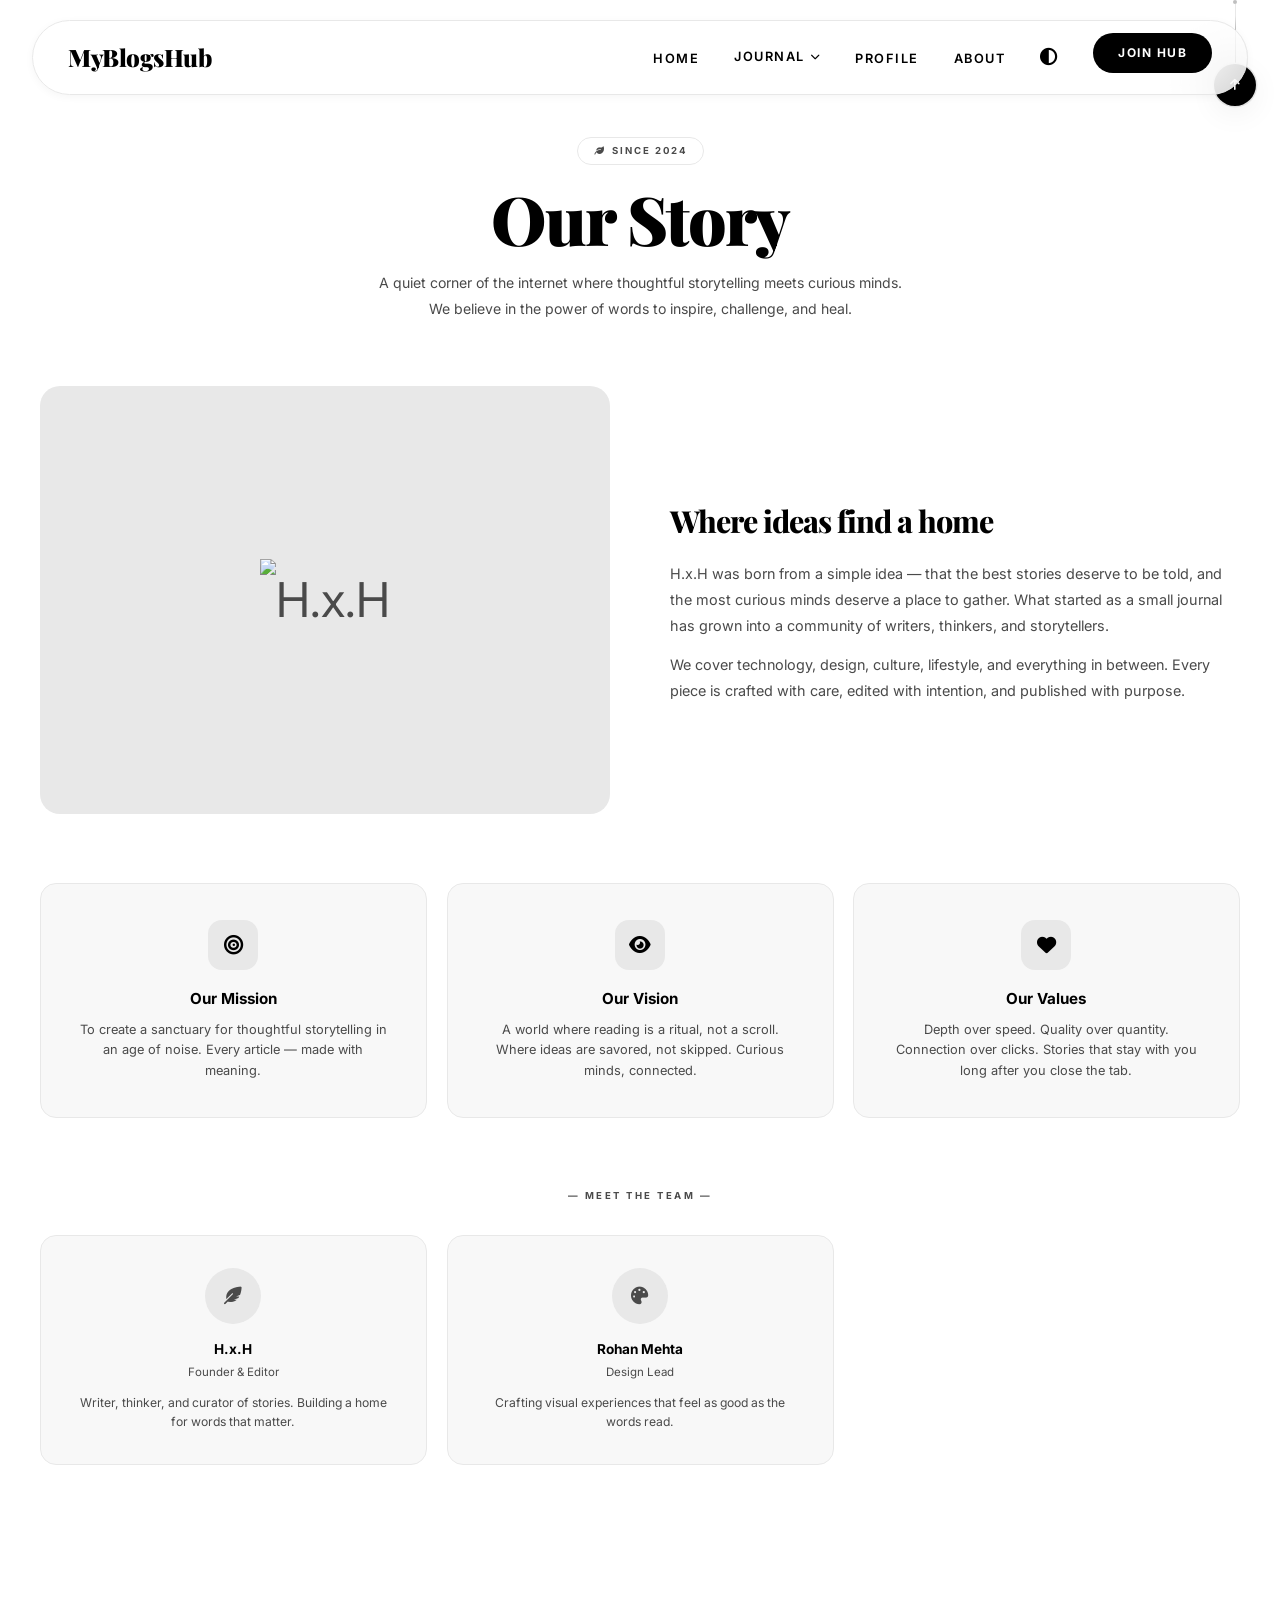
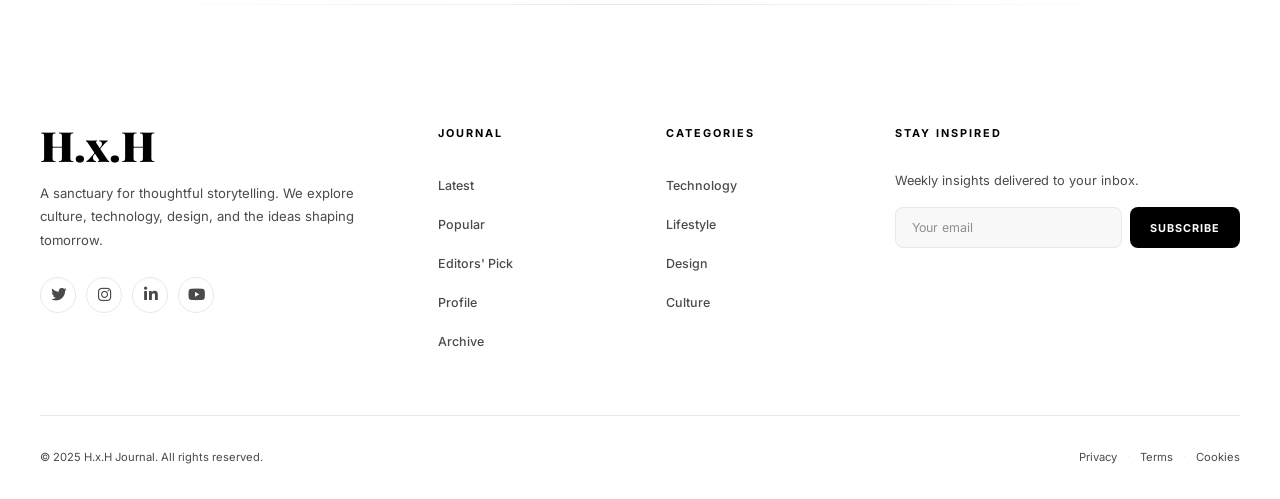
==== about.html @ dd40be82 "rider: removed drag-to-scroll, restored simple click-to-top button" ====
<!DOCTYPE html>
<html lang="en">
<head>
  <meta charset="UTF-8">
  <meta name="viewport" content="width=device-width, initial-scale=1.0">
  <title>About – H.x.H</title>
  <link rel="stylesheet" href="https://cdnjs.cloudflare.com/ajax/libs/font-awesome/6.0.0-beta3/css/all.min.css">
  <link rel="stylesheet" href="css/style.css?v=16">
  <script src="https://cdn.tailwindcss.com"></script>
  <style>
    main { position:relative; padding-top:clamp(110px,15vh,150px); padding-bottom:100px; overflow:hidden; z-index:1; }

    .about-hero { text-align:center; max-width:720px; margin:0 auto clamp(50px,5vw,70px); }
    .about-hero .badge {
      display:inline-flex; align-items:center; gap:6px;
      padding:5px 16px; border-radius:100px; border:1px solid var(--border-color);
      font-size:0.6rem; font-weight:700; text-transform:uppercase; letter-spacing:2px;
      color:var(--sub-text); margin-bottom:18px;
      animation:fadeUp 0.5s cubic-bezier(0.19,1,0.22,1) both;
    }
    .about-hero h1 {
      font-family:'Playfair Display',serif; font-size:clamp(2.4rem,6vw,4.2rem); font-weight:900;
      letter-spacing:-2px; line-height:1.05; margin-bottom:16px;
      animation:fadeUp 0.6s 0.1s cubic-bezier(0.19,1,0.22,1) both;
    }
    .about-hero p {
      color:var(--sub-text); font-size:clamp(0.88rem,1.08vw,1rem); line-height:1.85;
      max-width:540px; margin:0 auto;
      animation:fadeUp 0.7s 0.2s cubic-bezier(0.19,1,0.22,1) both;
    }

    .about-grid { display:grid; grid-template-columns:1fr 1fr; gap:clamp(30px,5vw,60px); align-items:center; margin-bottom:70px; }
    .about-image {
      border-radius:20px; overflow:hidden; background:var(--border-color);
      aspect-ratio:4/3; display:flex; align-items:center; justify-content:center;
      font-size:3rem; color:var(--sub-text); position:relative;
      opacity:0; animation:fadeUp 0.7s 0.25s cubic-bezier(0.19,1,0.22,1) both;
    }
    .about-image i { opacity:0.15; font-size:5rem; }
    .about-text { opacity:0; animation:fadeUp 0.7s 0.35s cubic-bezier(0.19,1,0.22,1) both; }
    .about-text h2 {
      font-family:'Playfair Display',serif; font-size:clamp(1.4rem,2.5vw,1.9rem);
      font-weight:800; letter-spacing:-1px; margin-bottom:14px; color:var(--text-color);
    }
    .about-text p { color:var(--sub-text); font-size:0.9rem; line-height:1.8; margin-bottom:14px; }
    .about-text p:last-child { margin-bottom:0; }

    .mission-row {
      display:grid; grid-template-columns:repeat(3,1fr); gap:20px; margin-bottom:70px;
    }
    .mission-card {
      background:var(--card-bg); border:1px solid var(--border-color); border-radius:16px;
      padding:clamp(22px,3vw,36px); text-align:center;
      transition:all 0.4s cubic-bezier(0.19,1,0.22,1);
      opacity:0; transform:translateY(20px);
      animation:fadeUp 0.5s cubic-bezier(0.19,1,0.22,1) both;
    }
    .mission-card:nth-child(1){animation-delay:0.1s;}
    .mission-card:nth-child(2){animation-delay:0.2s;}
    .mission-card:nth-child(3){animation-delay:0.3s;}
    .mission-card:hover { transform:translateY(-4px); border-color:var(--text-color); box-shadow:0 14px 40px rgba(0,0,0,0.05); }
    .dark-theme .mission-card:hover { box-shadow:0 14px 40px rgba(0,0,0,0.2); }
    .mission-icon {
      width:50px;height:50px;border-radius:14px;background:var(--border-color);
      display:flex;align-items:center;justify-content:center;margin:0 auto 16px;
      font-size:1.2rem;transition:all 0.35s;
    }
    .mission-card:hover .mission-icon { background:var(--text-color); color:var(--bg-color); }
    .mission-card h3 { font-size:0.95rem; font-weight:700; margin-bottom:8px; color:var(--text-color); }
    .mission-card p { font-size:0.8rem; color:var(--sub-text); line-height:1.6; }

    .team-section { margin-bottom:0; }
    .team-section .section-label {
      text-align:center; font-size:0.6rem; font-weight:700; text-transform:uppercase;
      letter-spacing:2.5px; color:var(--sub-text); margin-bottom:30px;
      opacity:0; animation:fadeUp 0.5s 0.3s cubic-bezier(0.19,1,0.22,1) both;
    }
    .team-grid { display:grid; grid-template-columns:repeat(3,1fr); gap:20px; }
    .team-card {
      text-align:center; padding:clamp(20px,3vw,32px); border-radius:16px;
      background:var(--card-bg); border:1px solid var(--border-color);
      transition:all 0.4s cubic-bezier(0.19,1,0.22,1);
      opacity:0; transform:translateY(20px);
      animation:fadeUp 0.5s cubic-bezier(0.19,1,0.22,1) both;
    }
    .team-card:nth-child(1){animation-delay:0.1s;}
    .team-card:nth-child(2){animation-delay:0.2s;}
    .team-card:nth-child(3){animation-delay:0.3s;}
    .team-card:hover { transform:translateY(-3px); border-color:var(--text-color); }
    .team-avatar {
      width:56px;height:56px;border-radius:50%;background:var(--border-color);
      display:flex;align-items:center;justify-content:center;margin:0 auto 14px;
      font-size:1.1rem; color:var(--sub-text); transition:all 0.35s;
    }
    .team-card:hover .team-avatar { background:var(--text-color); color:var(--bg-color); }
    .team-card h4 { font-size:0.85rem; font-weight:700; margin-bottom:2px; color:var(--text-color); }
    .team-card .role { font-size:0.72rem; color:var(--sub-text); margin-bottom:10px; }
    .team-card .bio { font-size:0.76rem; color:var(--sub-text); line-height:1.6; }

    @media (max-width:860px) {
      .about-grid { grid-template-columns:1fr; }
      .about-image { aspect-ratio:16/7; }
      .team-grid { grid-template-columns:1fr 1fr; }
    }
    @media (max-width:768px) {
      main { padding-top:clamp(105px,13vh,130px); padding-bottom:70px; }
      .mission-row { grid-template-columns:1fr 1fr; gap:14px; }
      .team-grid { grid-template-columns:1fr; max-width:380px; margin:0 auto; }
    }
    @media (max-width:420px) {
      .mission-row { grid-template-columns:1fr; }
      .about-image { aspect-ratio:16/9; }
    }
  </style>
</head>
<body class="light-theme">
  <header id="mainHeader">
    <div class="nav-wrap" id="navWrap">
      <a href="index.html" class="logo">MyBlogsHub</a>
      <nav>
        <ul class="nav-links" id="navLinks">
          <li><a href="index.html">Home</a></li>
          <li class="dropdown-parent">
            <span class="dropdown-toggle">Journal <i class="fas fa-chevron-down"></i></span>
            <ul class="dropdown-menu">
              <li><a href="blogs.html?category=all" class="all-cat">All Categories</a></li>
              <li><a href="blogs.html?category=technology">Technology</a></li>
              <li><a href="blogs.html?category=lifestyle">Lifestyle</a></li>
              <li><a href="blogs.html?category=design">Design</a></li>
              <li><a href="blogs.html?category=culture">Culture</a></li>
              <li><a href="blogs.html?category=productivity">Productivity</a></li>
            </ul>
          </li>

          <li><a href="profile.html">Profile</a></li>
          <li><a href="about.html">About</a></li>
          <li><button class="theme-toggle" id="themeToggle"><i class="fas fa-adjust"></i></button></li>
          <li><a href="join-hub.html" class="join-hub-btn">Join Hub</a></li>
        </ul>
        <button class="hamburger-icon" onclick="toggleMenu()"><i class="fas fa-bars"></i></button>
      </nav>
    </div>
  </header>

  <div id="closeBtn" onclick="toggleMenu()">&times;</div>

  <main>
    <div class="container">
      <div class="about-hero">
        <div class="badge"><i class="fas fa-leaf"></i> Since 2024</div>
        <h1>Our Story</h1>
        <p>A quiet corner of the internet where thoughtful storytelling meets curious minds. We believe in the power of words to inspire, challenge, and heal.</p>
      </div>

      <div class="about-grid">
        <div class="about-image"><img src="images/logo.jpeg" alt="H.x.H"></div>
        <div class="about-text">
          <h2>Where ideas find a home</h2>
          <p>H.x.H was born from a simple idea — that the best stories deserve to be told, and the most curious minds deserve a place to gather. What started as a small journal has grown into a community of writers, thinkers, and storytellers.</p>
          <p>We cover technology, design, culture, lifestyle, and everything in between. Every piece is crafted with care, edited with intention, and published with purpose.</p>
        </div>
      </div>

      <div class="mission-row">
        <div class="mission-card tilt-card">
          <div class="mission-icon"><i class="fas fa-bullseye"></i></div>
          <h3>Our Mission</h3>
          <p>To create a sanctuary for thoughtful storytelling in an age of noise. Every article — made with meaning.</p>
        </div>
        <div class="mission-card tilt-card">
          <div class="mission-icon"><i class="fas fa-eye"></i></div>
          <h3>Our Vision</h3>
          <p>A world where reading is a ritual, not a scroll. Where ideas are savored, not skipped. Curious minds, connected.</p>
        </div>
        <div class="mission-card tilt-card">
          <div class="mission-icon"><i class="fas fa-heart"></i></div>
          <h3>Our Values</h3>
          <p>Depth over speed. Quality over quantity. Connection over clicks. Stories that stay with you long after you close the tab.</p>
        </div>
      </div>

      <div class="team-section">
        <p class="section-label">— Meet the Team —</p>
        <div class="team-grid">
          <div class="team-card tilt-card">
            <div class="team-avatar"><i class="fas fa-feather-alt"></i></div>
            <h4>H.x.H</h4>
            <p class="role">Founder & Editor</p>
            <p class="bio">Writer, thinker, and curator of stories. Building a home for words that matter.</p>
          </div>

          <div class="team-card tilt-card">
            <div class="team-avatar"><i class="fas fa-palette"></i></div>
            <h4>Rohan Mehta</h4>
            <p class="role">Design Lead</p>
            <p class="bio">Crafting visual experiences that feel as good as the words read.</p>
          </div>
        </div>
      </div>
    </div>
  </main>

  <footer>
    <div class="container">
      <div class="footer-grid">
        <div class="footer-col footer-about">
          <div class="footer-logo">H.x.H</div>
          <p>A sanctuary for thoughtful storytelling. We explore culture, technology, design, and the ideas shaping tomorrow.</p>
          <div class="social-icons">
            <a href="#" aria-label="Twitter"><i class="fab fa-twitter"></i></a>
            <a href="#" aria-label="Instagram"><i class="fab fa-instagram"></i></a>
            <a href="#" aria-label="LinkedIn"><i class="fab fa-linkedin-in"></i></a>
            <a href="#" aria-label="YouTube"><i class="fab fa-youtube"></i></a>
          </div>
        </div>
        <div class="footer-col"><h4>Journal</h4><ul class="footer-links"><li><a href="blogs.html?category=all">Latest</a></li><li><a href="blogs.html?category=all">Popular</a></li><li><a href="blogs.html?category=all">Editors' Pick</a></li><li><a href="profile.html">Profile</a></li><li><a href="blogs.html?category=all">Archive</a></li></ul></div>
        <div class="footer-col"><h4>Categories</h4><ul class="footer-links"><li><a href="blogs.html?category=technology">Technology</a></li><li><a href="blogs.html?category=lifestyle">Lifestyle</a></li><li><a href="blogs.html?category=design">Design</a></li><li><a href="blogs.html?category=culture">Culture</a></li></ul></div>
        <div class="footer-col"><h4>Stay Inspired</h4><p class="newsletter-text">Weekly insights delivered to your inbox.</p><form class="newsletter-form" onsubmit="event.preventDefault();this.querySelector('input').value='';this.querySelector('button').textContent='Subscribed!';setTimeout(()=>this.querySelector('button').textContent='Subscribe',2000);"><input type="email" placeholder="Your email" required><button type="submit">Subscribe</button></form></div>
      </div>
      <div class="footer-bottom"><span>&copy; 2025 H.x.H Journal. All rights reserved.</span><div class="footer-links-row"><a href="#">Privacy</a><span class="dot">&middot;</span><a href="#">Terms</a><span class="dot">&middot;</span><a href="#">Cookies</a></div></div>
    </div>
  </footer>

  <script src="https://cdnjs.cloudflare.com/ajax/libs/gsap/3.12.5/gsap.min.js"></script>
  <script src="https://cdnjs.cloudflare.com/ajax/libs/gsap/3.12.5/ScrollTrigger.min.js"></script>
  <script src="js/app.js?v=16"></script>



<div id="pt" style="position:fixed;top:0;left:0;width:100%;height:100%;background:var(--bg-color);z-index:9999;pointer-events:none;display:none;transform-origin:bottom;"></div>
</body>
</html>
---- css/style.css ----
@import url('https://fonts.googleapis.com/css2?family=Inter:wght@300;400;500;600;700&family=Playfair+Display:ital,wght@0,700;0,800;0,900;1,700&display=swap');

:root {
  --bg-color: #ffffff;
  --text-color: #000000;
  --accent-color: #1a1a1a;
  --sub-text: #4a4a4a;
  --card-bg: #f8f8f8;
  --border-color: #e8e8e8;
  --glass-bg: rgba(255, 255, 255, 0.82);
  --shadow-sm: 0 2px 8px rgba(0,0,0,0.04);
  --shadow-md: 0 8px 30px rgba(0,0,0,0.06);
  --shadow-lg: 0 20px 60px rgba(0,0,0,0.08);
  --shadow-hover: 0 25px 70px rgba(0,0,0,0.1);
  --spring: cubic-bezier(0.34, 1.56, 0.64, 1);
  --smooth: cubic-bezier(0.22, 1, 0.36, 1);
  --snap: cubic-bezier(0.5, 0, 0, 1);
  --radius-sm: 6px;
  --radius-md: 12px;
  --radius-lg: 20px;
  --radius-full: 100px;
}

.dark-theme {
  --bg-color: #0a0a0a;
  --text-color: #ffffff;
  --accent-color: #f0f0f0;
  --sub-text: #b0b0b0;
  --card-bg: #111111;
  --border-color: #1e1e1e;
  --glass-bg: rgba(10, 10, 10, 0.88);
  --shadow-sm: 0 2px 8px rgba(0,0,0,0.2);
  --shadow-md: 0 8px 30px rgba(0,0,0,0.3);
  --shadow-lg: 0 20px 60px rgba(0,0,0,0.4);
  --shadow-hover: 0 25px 70px rgba(0,0,0,0.5);
}

* { margin:0; padding:0; box-sizing:border-box; }

html {
  scroll-behavior: smooth;
  -webkit-tap-highlight-color: transparent;
  overflow-x: hidden;
  -webkit-overflow-scrolling: touch;
}

@media (max-width: 768px) { html { scroll-behavior: auto; } }

::-webkit-scrollbar { width: 5px; }
::-webkit-scrollbar-track { background: transparent; }
::-webkit-scrollbar-thumb { background: var(--border-color); border-radius: 20px; transition: background 0.3s; }
::-webkit-scrollbar-thumb:hover { background: var(--sub-text); }

body {
  font-family: 'Inter', sans-serif;
  background: var(--bg-color);
  color: var(--text-color);
  transition: background-color 0.8s var(--smooth), color 0.8s var(--smooth);
  line-height: 1.7;
  overflow-x: hidden;
  -webkit-font-smoothing: antialiased;
  -moz-osx-font-smoothing: grayscale;
  min-height: 100vh;
  -webkit-user-select: none;
  user-select: none;
}

.post-body, .blogs-grid, .blog-card, .card-content {
  -webkit-user-select: text;
  user-select: text;
}

.container { max-width: 1400px; margin: 0 auto; padding: 0 40px; width: 100%; }

/* ===== HEADER ===== */
header {
  position: fixed;
  top: 20px;
  left: 0;
  right: 0;
  z-index: 1000;
  transition: transform 0.7s var(--smooth), opacity 0.7s var(--smooth);
}
header.hidden { transform: translateY(-130px); opacity: 0; pointer-events: none; }

.nav-wrap {
  margin: 0 auto;
  width: 95%;
  max-width: 1250px;
  background: var(--glass-bg);
  backdrop-filter: blur(28px) saturate(1.2);
  -webkit-backdrop-filter: blur(28px) saturate(1.2);
  border: 1px solid var(--border-color);
  border-radius: var(--radius-full);
  padding: 12px 35px;
  display: flex;
  justify-content: space-between;
  align-items: center;
  transition: padding 0.6s var(--smooth), width 0.6s var(--smooth), border-radius 0.6s var(--smooth), box-shadow 0.6s var(--smooth), background 0.6s var(--smooth);
  box-shadow: var(--shadow-sm);
}
@media (max-width: 768px) {
  .nav-wrap { backdrop-filter: none; -webkit-backdrop-filter: none; background: var(--bg-color); }
  .dark-theme .nav-wrap { background: rgba(10,10,10,0.95); }
}
.nav-wrap.scrolled { padding: 8px 30px; width: 90%; border-radius: 80px; box-shadow: var(--shadow-md); }

.logo {
  font-family: 'Playfair Display', serif;
  font-weight: 900;
  font-size: clamp(1.2rem, 2.5vw, 1.5rem);
  letter-spacing: -0.5px;
  color: var(--text-color);
  text-decoration: none;
  white-space: nowrap;
  transition: opacity 0.4s var(--smooth), transform 0.5s var(--spring);
}
.logo:hover { opacity: 0.7; transform: scale(1.05); }

.nav-links { display: flex; list-style: none; gap: 35px; align-items: center; }
.nav-links a {
  text-decoration: none; color: var(--text-color);
  font-size: 0.8rem; font-weight: 600; text-transform: uppercase;
  letter-spacing: 1.5px; transition: opacity 0.35s var(--smooth), transform 0.35s var(--spring);
  white-space: nowrap; position: relative;
}
@media (hover: hover) { .nav-links a:hover { opacity: 0.5; transform: translateY(-2px); } }
.nav-links a::after {
  content: ''; position: absolute; bottom: -3px; left: 0;
  width: 0; height: 1.5px; background: var(--text-color);
  transition: width 0.4s var(--snap);
}
@media (hover: hover) { .nav-links a:hover::after { width: 100%; } }

/* ===== DROPDOWN ===== */
.dropdown-parent { position: static; }
.dropdown-toggle {
  cursor: pointer; display: flex; align-items: center; gap: 6px;
  color: var(--text-color); font-size: 0.8rem; font-weight: 600;
  text-transform: uppercase; letter-spacing: 1.5px; white-space: nowrap;
}
.dropdown-toggle i { font-size: 0.6rem; transition: transform 0.6s var(--snap); }
.dropdown-parent.show .dropdown-toggle i, .dropdown-toggle i.open { transform: rotate(180deg); }
.dropdown-menu {
  position: static; left: auto; top: auto; transform: none;
  background: transparent; backdrop-filter: none; border: none;
  padding: 0; min-width: 0; list-style: none; opacity: 1; visibility: visible;
  pointer-events: all; box-shadow: none; text-align: center; display: none;
}
.dropdown-parent.show .dropdown-menu, .dropdown-parent.open .dropdown-menu { display: block; }
.dropdown-menu li a {
  display: block; padding: 8px 0; font-size: 0.9rem; letter-spacing: 1.2px;
  color: var(--sub-text); text-transform: capitalize; text-align: center;
  text-decoration: none; transition: all 0.35s var(--smooth);
}
.dropdown-menu li a:hover { background: var(--border-color); color: var(--text-color); }
.dropdown-menu li a.all-cat { border-bottom: 1px solid var(--border-color); margin-bottom: 4px; font-weight: 700; color: var(--text-color); }

@media (min-width: 769px) {
  .dropdown-parent { position: relative; }
  .dropdown-menu {
    position: absolute; top: calc(100% + 18px); left: 50%;
    transform: translateX(-50%) translateY(12px) scale(0.94);
    background: var(--glass-bg); backdrop-filter: blur(30px) saturate(1.2);
    -webkit-backdrop-filter: blur(30px) saturate(1.2);
    border: 1px solid var(--border-color); border-radius: var(--radius-md);
    padding: 8px 0; min-width: 210px; opacity: 0; visibility: hidden;
    pointer-events: none; transition: all 0.45s var(--snap);
    box-shadow: var(--shadow-md); text-align: left; display: block; transform-origin: top center;
  }
  .dropdown-parent.show .dropdown-menu {
    opacity: 1; visibility: visible; pointer-events: all;
    transform: translateX(-50%) translateY(0) scale(1);
  }
  .dropdown-menu li a { padding: 10px 22px; font-size: 0.72rem; text-align: left; }
}

.theme-toggle { background: none; border: none; cursor: pointer; color: var(--text-color); font-size: 1.1rem; padding: 0; transition: transform 0.8s var(--spring); }
.theme-toggle:hover { transform: rotate(50deg) scale(1.15); }

.join-hub-btn {
  background: var(--text-color); color: var(--bg-color) !important;
  padding: 10px 25px; border-radius: var(--radius-full);
  font-size: 0.75rem !important; font-weight: 700 !important;
  transition: all 0.45s var(--spring) !important; display: inline-block; overflow: hidden;
}
.join-hub-btn:hover { transform: translateY(-3px) scale(1.03); opacity: 0.9 !important; box-shadow: 0 10px 30px rgba(0,0,0,0.12); }

.hamburger-icon { display: none; background: none; border: none; font-size: 1.3rem; color: var(--text-color); cursor: pointer; z-index: 1002; }
#closeBtn { display: none; }

/* ===== BACK BUTTON ===== */
.back-btn {
  display: inline-flex; align-items: center; gap: 8px;
  color: var(--sub-text); font-weight: 600; font-size: 0.8rem;
  text-transform: uppercase; letter-spacing: 1.5px; margin-bottom: 30px;
  transition: all 0.45s var(--smooth); background: none; border: none;
  font-family: 'Inter', sans-serif; text-decoration: none;
}
.back-btn:hover { color: var(--text-color); gap: 16px; }
.back-btn i { transition: transform 0.45s var(--snap); }
.back-btn:hover i { transform: translateX(-6px); }

/* ===== SEARCH & CATEGORY PILLS ===== */
.search-wrap { display: flex; justify-content: center; margin-bottom: 40px; }
.search-box {
  display: flex; align-items: center; gap: 12px;
  background: var(--card-bg); border: 1px solid var(--border-color);
  border-radius: var(--radius-full); padding: 12px 22px;
  width: 100%; max-width: 550px; transition: all 0.5s var(--smooth);
}
.search-box:focus-within { border-color: var(--text-color); box-shadow: 0 0 0 8px rgba(128,128,128,0.05); transform: scale(1.015); }
.search-box i { color: var(--sub-text); font-size: 1rem; }
.search-box input {
  flex: 1; border: none; background: transparent; color: var(--text-color);
  font-family: 'Inter', sans-serif; font-size: 0.9rem; outline: none;
}
.search-box input::placeholder { color: var(--sub-text); opacity: 0.7; }

.cat-filters { display: flex; justify-content: center; flex-wrap: wrap; gap: clamp(8px, 1.5vw, 14px); margin-bottom: 50px; }
.cat-pill {
  background: transparent; border: 1px solid var(--border-color);
  color: var(--sub-text); padding: 8px 20px; border-radius: var(--radius-full);
  font-family: 'Inter', sans-serif; font-size: clamp(0.7rem, 0.9vw, 0.78rem);
  font-weight: 600; cursor: pointer; text-transform: uppercase;
  letter-spacing: 1px; transition: all 0.45s var(--spring);
  white-space: nowrap; text-decoration: none; display: inline-block; overflow: hidden;
}
.cat-pill:hover, .cat-pill.active { background: var(--text-color); color: var(--bg-color); border-color: var(--text-color); transform: translateY(-3px) scale(1.03); box-shadow: 0 8px 25px rgba(0,0,0,0.1); }

/* ===== CARDS ===== */
.blog-card {
  background: var(--card-bg); border-radius: var(--radius-md); overflow: hidden;
  transition: transform 0.5s cubic-bezier(0.25,0.46,0.45,0.94), box-shadow 0.5s cubic-bezier(0.25,0.46,0.45,0.94), border-color 0.5s var(--smooth);
  display: flex; flex-direction: column; border: 1px solid transparent;
  box-shadow: var(--shadow-sm); position: relative;
}
@media (hover: hover) {
  .blog-card:hover { transform: translateY(-8px) scale(1.01); box-shadow: var(--shadow-hover); border-color: var(--border-color); }
}
.blog-card::before {
  content: ''; position: absolute; inset: -1px;
  border-radius: calc(var(--radius-md) + 1px);
  background: linear-gradient(135deg, transparent 40%, var(--border-color) 50%, transparent 60%);
  background-size: 200% 200%; opacity: 0; transition: opacity 0.6s var(--smooth); z-index: -1; pointer-events: none;
}
@media (hover: hover) {
  .blog-card:hover::before { opacity: 1; animation: cardBorderFlow 3s ease-in-out infinite; }
}

.card-img-wrap { width: 100%; aspect-ratio: 16/10; overflow: hidden; position: relative; background: #e0e0e0; }
.dark-theme .card-img-wrap { background: #1a1a1a; }
.card-img-wrap img { width: 100%; height: 100%; object-fit: cover; transition: transform 1.2s cubic-bezier(0.25,0.46,0.45,0.94); }
@media (hover: hover) { .blog-card:hover .card-img-wrap img { transform: scale(1.08); } }

.card-content { padding: clamp(22px, 3vw, 40px); display: flex; flex-direction: column; justify-content: center; flex: 1; }
.card-meta { font-size: 0.7rem; text-transform: uppercase; letter-spacing: 1.5px; color: var(--sub-text); margin-bottom: 14px; font-weight: 600; opacity: 0.8; }
.card-title { font-family: 'Playfair Display', serif; font-size: clamp(1.3rem, 2.5vw, 2rem); line-height: 1.2; margin-bottom: 16px; color: var(--text-color); font-weight: 700; }
.blog-card:hover .card-title { opacity: 0.8; }
.card-desc { font-size: clamp(0.8rem, 1.3vw, 0.95rem); color: var(--sub-text); margin-bottom: 22px; line-height: 1.7; }
.card-link { color: var(--text-color); font-weight: 700; text-decoration: none; font-size: 0.8rem; text-transform: uppercase; letter-spacing: 0.5px; transition: gap 0.45s var(--spring), opacity 0.4s var(--smooth); display: inline-flex; align-items: center; gap: 6px; }
.card-link:hover { gap: 14px; opacity: 0.7; }
.no-results { text-align: center; grid-column: 1 / -1; padding: 60px 20px; color: var(--sub-text); font-size: 1rem; }


/* ===== TILT ===== */
.tilt-card { transform-style: preserve-3d; perspective: 1200px; }
.tilt-card-inner { transition: transform 0.15s var(--smooth); transform-style: preserve-3d; }
.tilt-card .card-content { transform: translateZ(20px); }
.tilt-card .card-img-wrap { transform: translateZ(0); transition: transform 0.5s var(--smooth); }
.tilt-card:hover .card-img-wrap { transform: translateZ(10px); }
.tilt-card .card-meta { transform: translateZ(15px); }
.tilt-card .card-link { transform: translateZ(25px); }

/* ===== RIPPLE ===== */
.ripple-btn { position: relative; overflow: hidden; }
.ripple-btn .ripple { position: absolute; border-radius: 50%; background: rgba(255,255,255,0.3); transform: scale(0); animation: rippleAnim 0.6s ease-out forwards; pointer-events: none; }
.dark-theme .ripple-btn .ripple { background: rgba(255,255,255,0.15); }

@keyframes fadeUp { 0% { opacity: 0; transform: translateY(35px) scale(0.96); } 100% { opacity: 1; transform: translateY(0) scale(1); } }
@keyframes rippleAnim { 0% { transform: scale(0); opacity: 0.5; } 100% { transform: scale(4); opacity: 0; } }
@keyframes cardBorderFlow { 0% { background-position: 0% 50%; } 50% { background-position: 100% 50%; } 100% { background-position: 0% 50%; } }

/* ===== FOOTER ===== */
footer { padding: clamp(80px, 12vw, 120px) 0 0; margin-top: 40px; position: relative; }
footer::before { content: ''; position: absolute; top: 0; left: 10%; right: 10%; height: 1px; background: linear-gradient(90deg, transparent, var(--border-color), transparent); }
.footer-grid { display: grid; grid-template-columns: 2fr 1fr 1fr 1.5fr; gap: clamp(30px, 5vw, 60px); padding-bottom: clamp(40px, 6vw, 60px); }
.footer-col h4 { font-weight: 700; font-size: clamp(0.68rem, 0.85vw, 0.8rem); text-transform: uppercase; letter-spacing: 2px; margin-bottom: clamp(20px, 2.5vw, 28px); color: var(--text-color); }
.footer-logo { font-family: 'Playfair Display', serif; font-size: clamp(2rem, 3.5vw, 2.6rem); font-weight: 900; line-height: 1; margin-bottom: 16px; color: var(--text-color); }
.footer-about p { color: var(--sub-text); font-size: clamp(0.82rem, 1vw, 0.95rem); line-height: 1.8; margin-bottom: 24px; max-width: 380px; }
.newsletter-text { color: var(--sub-text); font-size: clamp(0.78rem, 1vw, 0.88rem); margin-bottom: 16px; line-height: 1.6; }
.footer-links { list-style: none; display: flex; flex-direction: column; gap: 12px; }
.footer-links a { color: var(--sub-text); text-decoration: none; font-size: clamp(0.78rem, 0.95vw, 0.88rem); font-weight: 500; transition: color 0.35s var(--smooth), transform 0.4s var(--spring); display: inline-flex; align-items: center; gap: 6px; }
.footer-links a:hover { color: var(--text-color); transform: translateX(10px); }
.social-icons { display: flex; gap: 10px; flex-wrap: wrap; }
.social-icons a { color: var(--sub-text); font-size: clamp(0.9rem, 1.2vw, 1.05rem); transition: all 0.45s var(--spring); display: flex; align-items: center; justify-content: center; width: 36px; height: 36px; border-radius: 50%; border: 1px solid var(--border-color); text-decoration: none; }
.social-icons a:hover { color: var(--bg-color); background: var(--text-color); border-color: var(--text-color); transform: translateY(-5px) scale(1.08); box-shadow: 0 8px 25px rgba(0,0,0,0.08); }
.newsletter-form { display: flex; gap: 8px; align-items: stretch; }
.newsletter-form input { flex: 1; background: var(--card-bg); border: 1px solid var(--border-color); padding: clamp(10px, 1.2vw, 12px) clamp(14px, 1.8vw, 16px); color: var(--text-color); font-family: 'Inter', sans-serif; font-size: clamp(0.78rem, 0.9vw, 0.85rem); border-radius: 8px; outline: none; transition: border-color 0.3s var(--smooth), box-shadow 0.3s var(--smooth); min-width: 0; }
.newsletter-form input::placeholder { color: var(--sub-text); opacity: 0.6; }
.newsletter-form input:focus { border-color: var(--text-color); box-shadow: 0 0 0 3px rgba(128,128,128,0.05); }
.newsletter-form button { background: var(--text-color); color: var(--bg-color); border: none; padding: clamp(10px, 1.2vw, 12px) clamp(16px, 2vw, 20px); font-family: 'Inter', sans-serif; font-weight: 700; font-size: clamp(0.65rem, 0.85vw, 0.75rem); text-transform: uppercase; letter-spacing: 1px; border-radius: 8px; cursor: pointer; transition: all 0.4s var(--spring); white-space: nowrap; overflow: hidden; }
.newsletter-form button:hover { opacity: 0.85; transform: translateY(-2px) scale(1.03); }
.footer-bottom { display: flex; justify-content: space-between; align-items: center; padding: clamp(22px, 3vw, 32px) 0; border-top: 1px solid var(--border-color); font-size: clamp(0.7rem, 0.85vw, 0.8rem); color: var(--sub-text); flex-wrap: wrap; gap: 12px; margin-top: 0; }
.footer-bottom a { color: var(--sub-text); text-decoration: none; transition: color 0.35s var(--smooth); }
.footer-bottom a:hover { color: var(--text-color); }
.footer-links-row { display: flex; align-items: center; gap: 10px; }
.dot { color: var(--border-color); font-size: 0.6rem; }

/* ===== FOCUS MODE ===== */
body.focus-mode header, body.focus-mode footer, body.focus-mode .back-btn, body.focus-mode .post-nav, body.focus-mode .post-footer, body.focus-mode .post-img, body.focus-mode .post-header .post-meta, body.focus-mode .post-header .post-cat { display: none !important; }
body.focus-mode main { padding-top: clamp(30px,5vh,60px); padding-bottom: clamp(30px,5vh,60px); animation: none; }
body.focus-mode .post-wrap { max-width: 720px; }
body.focus-mode .post-body p { font-size: clamp(1rem,1.3vw,1.15rem); line-height: 2; }
body.focus-mode .container { padding: 0 clamp(30px,6vw,60px); }



/* ===== RESPONSIVE ===== */
@media (max-width: 768px) {
  .container { padding: 0 25px; }
  .hamburger-icon { display: block; }
  .nav-links { position: fixed; top: 0; right: -100%; width: 100%; height: 100vh; height: 100dvh; background: var(--bg-color); flex-direction: column; justify-content: flex-start; align-items: center; padding-top: 80px; padding-bottom: 40px; overflow-y: auto; transition: right 0.65s var(--snap); z-index: 1001; gap: 18px; }
  .nav-links.active { right: 0; }
  .nav-links li { width: 100%; text-align: center; flex-shrink: 0; }
  .nav-links a { font-size: 1.1rem; letter-spacing: 2px; }
  .nav-links .hamburger-icon { display: none; }
  #closeBtn { display: none; position: fixed; top: 20px; right: 20px; font-size: 2rem; color: var(--text-color); cursor: pointer; z-index: 1003; background: none; border: none; line-height: 1; }
  .nav-links .dropdown-parent { position: static !important; }
  .nav-links .dropdown-parent .dropdown-menu { position: static !important; left: auto !important; top: auto !important; transform: none !important; width: 100% !important; min-width: 0 !important; display: none !important; padding: 0 !important; margin: 0 !important; background: transparent !important; border: none !important; box-shadow: none !important; text-align: center !important; opacity: 1 !important; visibility: visible !important; pointer-events: all !important; list-style: none !important; }
  .nav-links .dropdown-parent.open .dropdown-menu { display: block !important; }
  .nav-links .dropdown-menu li a { display: block !important; width: 100% !important; padding: 8px 0 !important; font-size: 0.9rem !important; text-align: center !important; }
  .nav-wrap { padding: 10px 22px; border-radius: 50px; }
  .nav-wrap.scrolled { padding: 7px 20px; border-radius: 40px; }
  .footer-grid { grid-template-columns: 1fr 1fr; gap: 35px; }
  .footer-grid .footer-col:last-child { grid-column: span 2; }
  .footer-about { grid-column: span 2; }
  .newsletter-form { flex-direction: row; }
  .dropdown-toggle { display: inline-flex; align-items: center; justify-content: center; gap: 6px; padding: 10px 20px; font-size: 1.1rem; letter-spacing: 2px; }
}

@media (max-width: 420px) {
  .container { padding: 0 15px; }
  .nav-wrap { padding: 8px 18px; border-radius: 40px; }
  .nav-wrap.scrolled { padding: 6px 15px; border-radius: 35px; }
  .logo { font-size: 1.05rem; }
  .hamburger-icon { font-size: 1.1rem; }
  #closeBtn { top: 15px; right: 15px; font-size: 1.8rem; }
  .card-content { padding: 18px 15px; }
  .card-title { font-size: 1.2rem; }
  .card-desc { font-size: 0.78rem; }
  .cat-pill { padding: 6px 14px; font-size: 0.65rem; }
  .search-box { padding: 10px 16px; }
  .footer-grid { grid-template-columns: 1fr; gap: 35px; }
  .footer-grid .footer-col:last-child, .footer-about { grid-column: span 1; }
  .newsletter-form { flex-direction: column; }
  .footer-bottom { flex-direction: column; text-align: center; gap: 8px; }
}

@media (max-width: 1100px) {
  .footer-grid { grid-template-columns: 1.5fr 1fr 1.2fr; gap: 30px; }
  .footer-grid .footer-col:last-child { grid-column: span 3; }
  .footer-about p { max-width: 100%; }
  .newsletter-form { flex-direction: column; }
}

@media (prefers-reduced-motion: reduce) {
  *, *::before, *::after { animation-duration: 0.01ms !important; animation-iteration-count: 1 !important; transition-duration: 0.01ms !important; scroll-behavior: auto !important; }
}

@supports (content-visibility: auto) {
  section { content-visibility: auto; contain-intrinsic-size: 1px 500px; }
}

/* ===== SCROLL PROGRESS BAR ===== */
#scrollProgress { position: fixed; top: 0; left: 0; width: 0; height: 2px; background: var(--text-color); z-index: 10001; pointer-events: none; transition: opacity 0.4s; }

/* ===== SCROLL RIDER ===== */
#riderWrap {
  position: fixed; right: 24px; top: 0; z-index: 999;
  display: flex; flex-direction: column; align-items: center;
  pointer-events: none;
}
#riderWrap::before {
  content: ''; display: block; width: 4px; height: 4px;
  border-radius: 50%; background: var(--text-color);
  flex-shrink: 0; opacity: 0.25;
}
#riderLine {
  width: 1px; height: 60px; min-height: 60px;
  background: linear-gradient(180deg, var(--border-color) 20%, var(--sub-text));
  flex-shrink: 0; will-change: height;
}
#riderBtn {
  pointer-events: auto; cursor: pointer; user-select: none;
  width: 42px; height: 42px; border-radius: 50%; border: none;
  background: var(--text-color); color: var(--bg-color);
  display: flex; align-items: center; justify-content: center;
  box-shadow: var(--shadow-md), 0 0 0 1.5px var(--border-color);
  transition: box-shadow 0.3s, opacity 0.3s;
  opacity: 0.92;
}
#riderBtn:hover {
  box-shadow: var(--shadow-lg), 0 0 0 1.5px var(--text-color);
  opacity: 1;
}
#riderBtn i {
  font-size: 0.8rem; line-height: 1;
  transition: transform 0.3s var(--smooth);
}
#riderBtn:hover i { transform: translateY(-3px); }
@media (max-width: 768px) {
  #riderWrap { right: 16px; }
  #riderLine { height: 45px; min-height: 45px; }
  #riderBtn { width: 36px; height: 36px; }
  #riderBtn i { font-size: 0.7rem; }
  #riderWrap::before { width: 3px; height: 3px; }
}
@media (max-width: 420px) {
  #riderWrap { right: 10px; }
  #riderLine { height: 35px; min-height: 35px; }
  #riderBtn { width: 32px; height: 32px; }
  #riderBtn i { font-size: 0.6rem; }
  #riderWrap::before { width: 2px; height: 2px; }
}

/* ===== WORD ANIMATION ===== */
.word { display: inline-block; overflow: hidden; vertical-align: bottom; }
.word-inner { display: inline-block; }

/* ===== PAGE TRANSITION OVERLAY ===== */
#pt { position: fixed; top: 0; left: 0; width: 100%; height: 100%; background: var(--bg-color); z-index: 9999; pointer-events: none; display: none; transform-origin: bottom; }
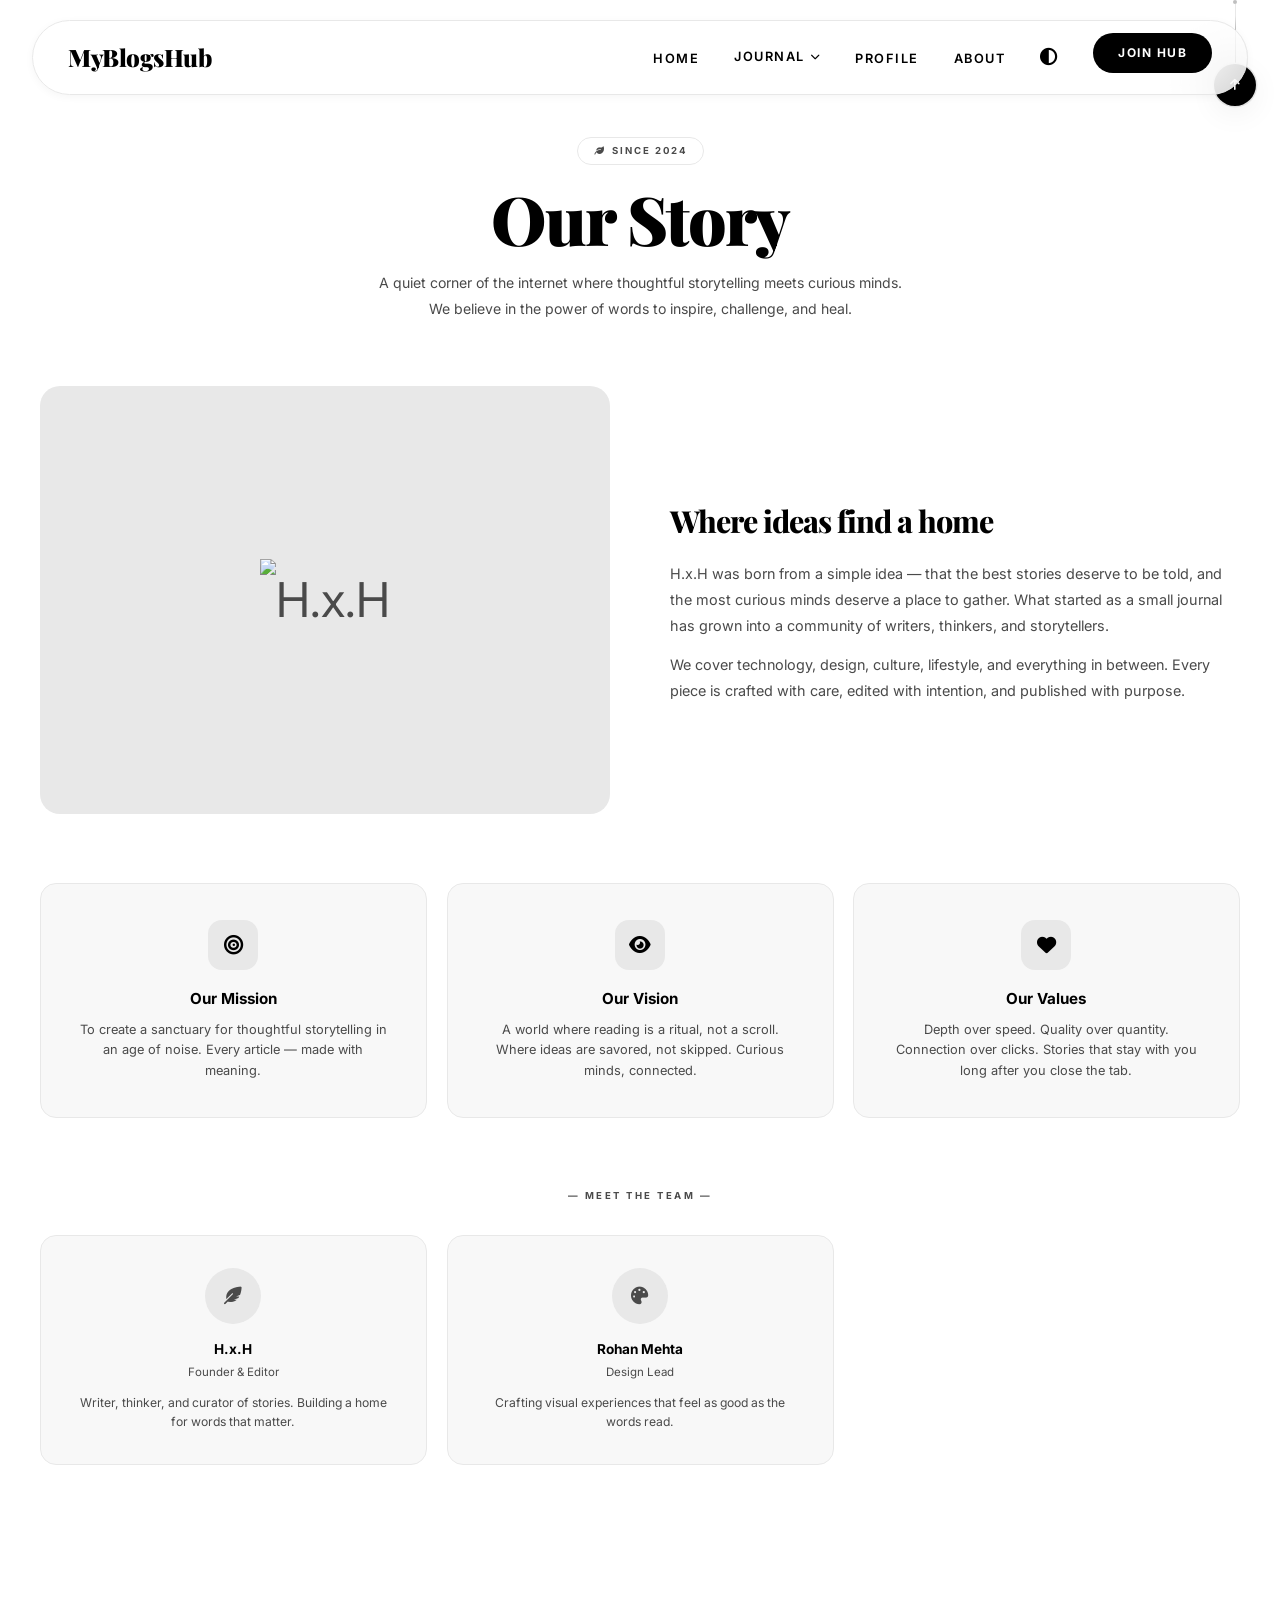
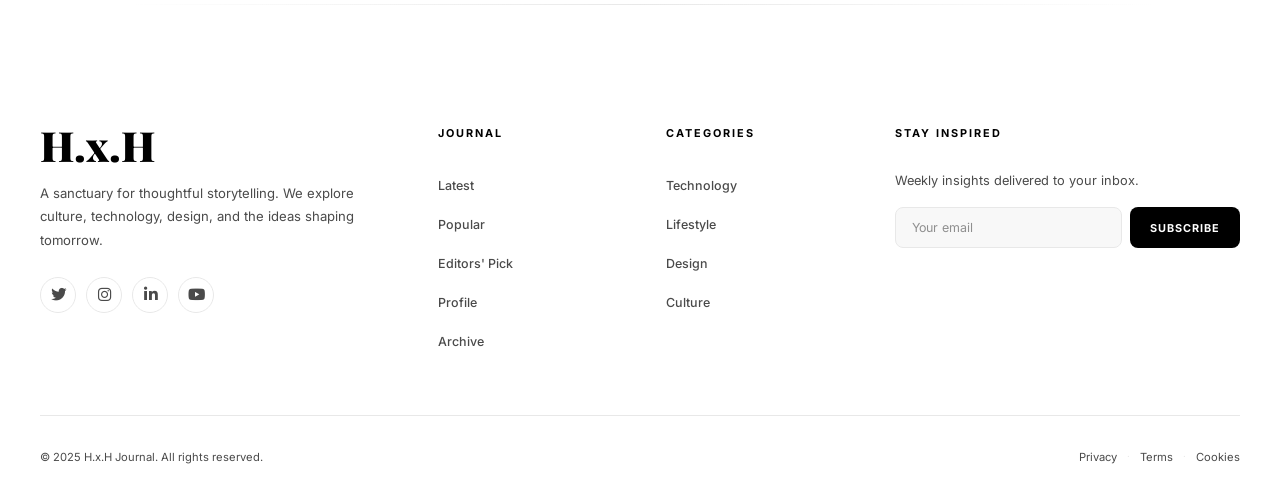
==== commit db83d38c: "perf: GPU acceleration, mobile anim reduction, content-visibility, body layer" ====
--- a/about.html
+++ b/about.html
@@ -5,7 +5,7 @@
   <meta name="viewport" content="width=device-width, initial-scale=1.0">
   <title>About – H.x.H</title>
   <link rel="stylesheet" href="https://cdnjs.cloudflare.com/ajax/libs/font-awesome/6.0.0-beta3/css/all.min.css">
-  <link rel="stylesheet" href="css/style.css?v=16">
+  <link rel="stylesheet" href="css/style.css?v=17">
   <script src="https://cdn.tailwindcss.com"></script>
   <style>
     main { position:relative; padding-top:clamp(110px,15vh,150px); padding-bottom:100px; overflow:hidden; z-index:1; }
@@ -223,7 +223,7 @@
 
   <script src="https://cdnjs.cloudflare.com/ajax/libs/gsap/3.12.5/gsap.min.js"></script>
   <script src="https://cdnjs.cloudflare.com/ajax/libs/gsap/3.12.5/ScrollTrigger.min.js"></script>
-  <script src="js/app.js?v=16"></script>
+  <script src="js/app.js?v=17"></script>
 
 
 
--- a/css/style.css
+++ b/css/style.css
@@ -64,6 +64,11 @@
   -webkit-user-select: none;
   user-select: none;
 }
+@media (max-width: 768px) { body { transition: background-color 0.3s, color 0.3s; } }
+body::before {
+  content: ''; position: fixed; inset: 0; z-index: -1;
+  background: var(--bg-color);
+}
 
 .post-body, .blogs-grid, .blog-card, .card-content {
   -webkit-user-select: text;
@@ -73,15 +78,8 @@
 .container { max-width: 1400px; margin: 0 auto; padding: 0 40px; width: 100%; }
 
 /* ===== HEADER ===== */
-header {
-  position: fixed;
-  top: 20px;
-  left: 0;
-  right: 0;
-  z-index: 1000;
-  transition: transform 0.7s var(--smooth), opacity 0.7s var(--smooth);
-}
-header.hidden { transform: translateY(-130px); opacity: 0; pointer-events: none; }
+  header { position: fixed; top: 20px; left: 0; right: 0; z-index: 1000; transition: transform 0.7s var(--smooth), opacity 0.7s var(--smooth); contain: layout; }
+  header.hidden { transform: translateY(-130px); opacity: 0; pointer-events: none; }
 
 .nav-wrap {
   margin: 0 auto;
@@ -114,6 +112,7 @@
   text-decoration: none;
   white-space: nowrap;
   transition: opacity 0.4s var(--smooth), transform 0.5s var(--spring);
+  will-change: transform;
 }
 .logo:hover { opacity: 0.7; transform: scale(1.05); }
 
@@ -234,6 +233,7 @@
   transition: transform 0.5s cubic-bezier(0.25,0.46,0.45,0.94), box-shadow 0.5s cubic-bezier(0.25,0.46,0.45,0.94), border-color 0.5s var(--smooth);
   display: flex; flex-direction: column; border: 1px solid transparent;
   box-shadow: var(--shadow-sm); position: relative;
+  contain: layout style; will-change: transform;
 }
 @media (hover: hover) {
   .blog-card:hover { transform: translateY(-8px) scale(1.01); box-shadow: var(--shadow-hover); border-color: var(--border-color); }
@@ -373,13 +373,13 @@
 }
 
 /* ===== SCROLL PROGRESS BAR ===== */
-#scrollProgress { position: fixed; top: 0; left: 0; width: 0; height: 2px; background: var(--text-color); z-index: 10001; pointer-events: none; transition: opacity 0.4s; }
+#scrollProgress { position: fixed; top: 0; left: 0; width: 0; height: 2px; background: var(--text-color); z-index: 10001; pointer-events: none; transition: opacity 0.4s; will-change: width, opacity; transform: translateZ(0); }
 
 /* ===== SCROLL RIDER ===== */
 #riderWrap {
   position: fixed; right: 24px; top: 0; z-index: 999;
   display: flex; flex-direction: column; align-items: center;
-  pointer-events: none;
+  pointer-events: none; transform: translateZ(0);
 }
 #riderWrap::before {
   content: ''; display: block; width: 4px; height: 4px;
@@ -426,9 +426,9 @@
 
 /* ===== WORD ANIMATION ===== */
 .word { display: inline-block; overflow: hidden; vertical-align: bottom; }
-.word-inner { display: inline-block; }
+.word-inner { display: inline-block; will-change: transform; }
 
 /* ===== PAGE TRANSITION OVERLAY ===== */
-#pt { position: fixed; top: 0; left: 0; width: 100%; height: 100%; background: var(--bg-color); z-index: 9999; pointer-events: none; display: none; transform-origin: bottom; }
-
-
+#pt { position: fixed; top: 0; left: 0; width: 100%; height: 100%; background: var(--bg-color); z-index: 9999; pointer-events: none; display: none; transform-origin: bottom; transform: translateZ(0); }
+
+
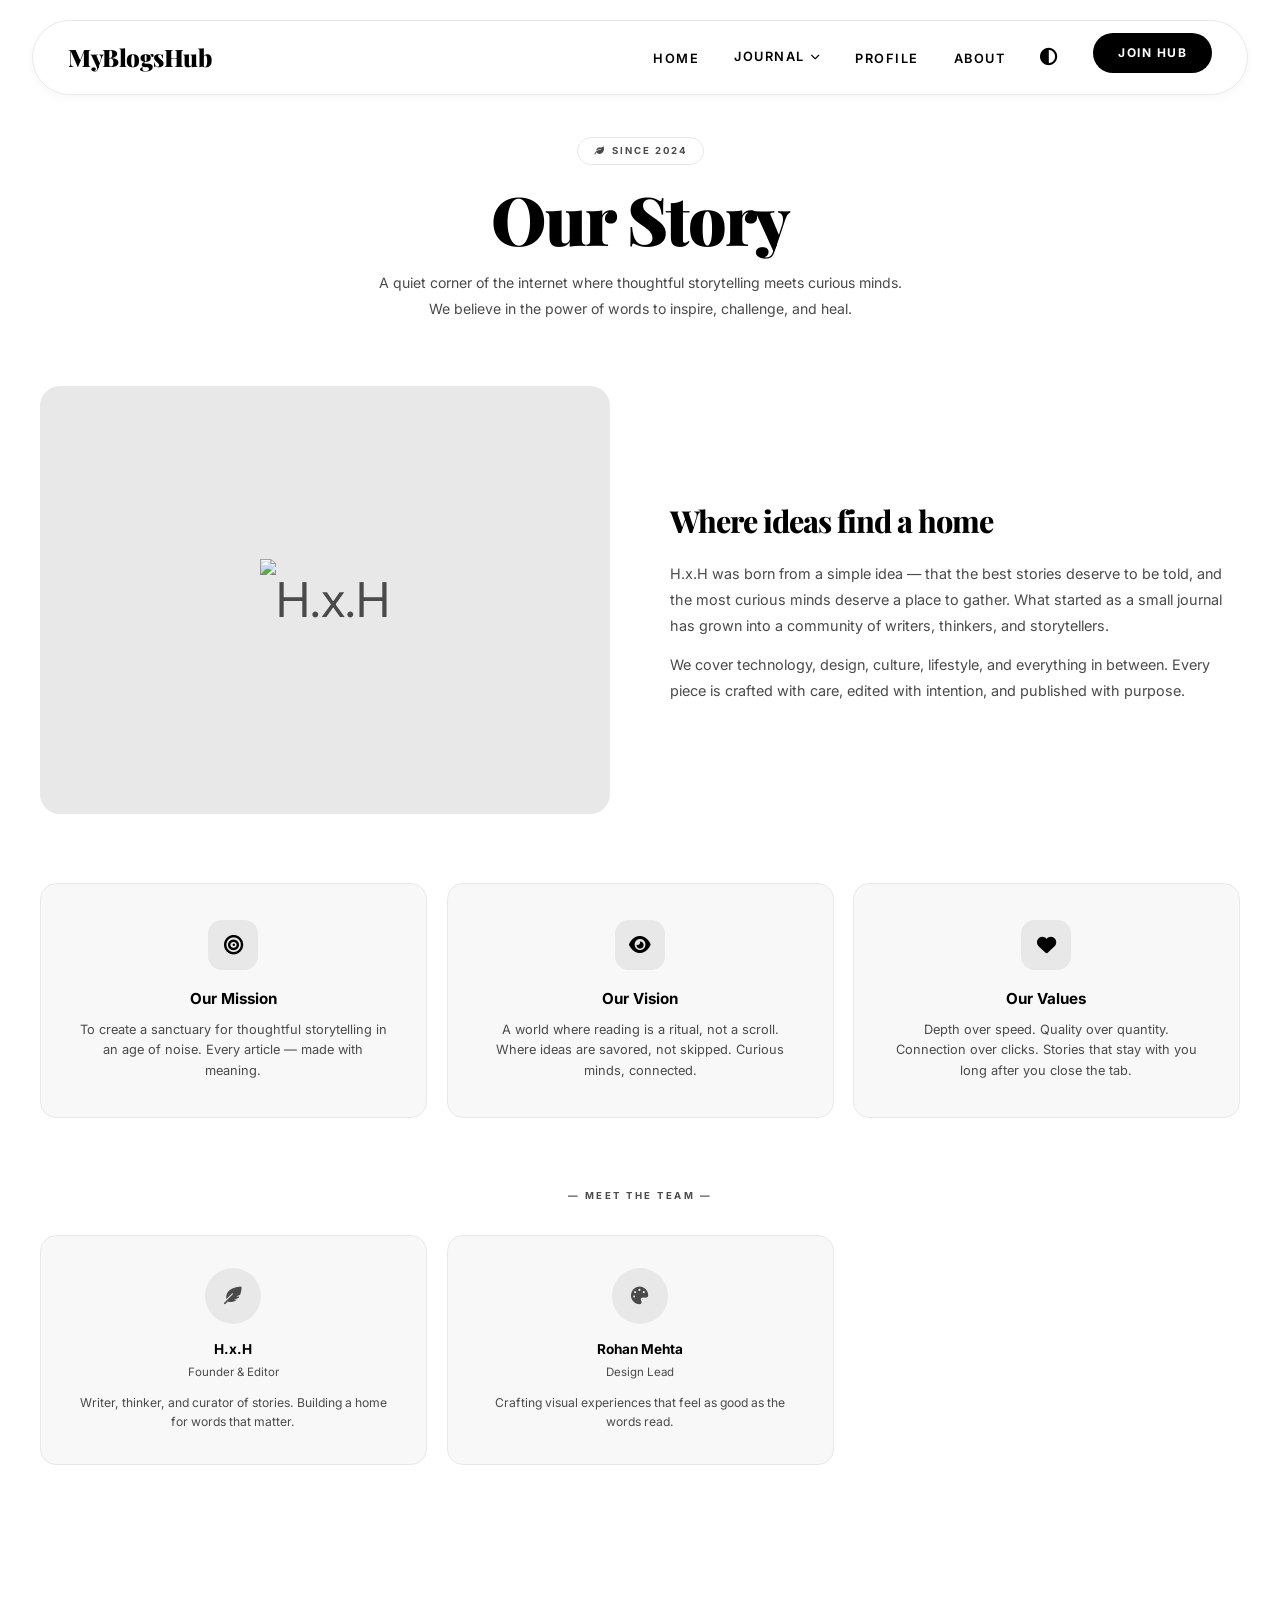
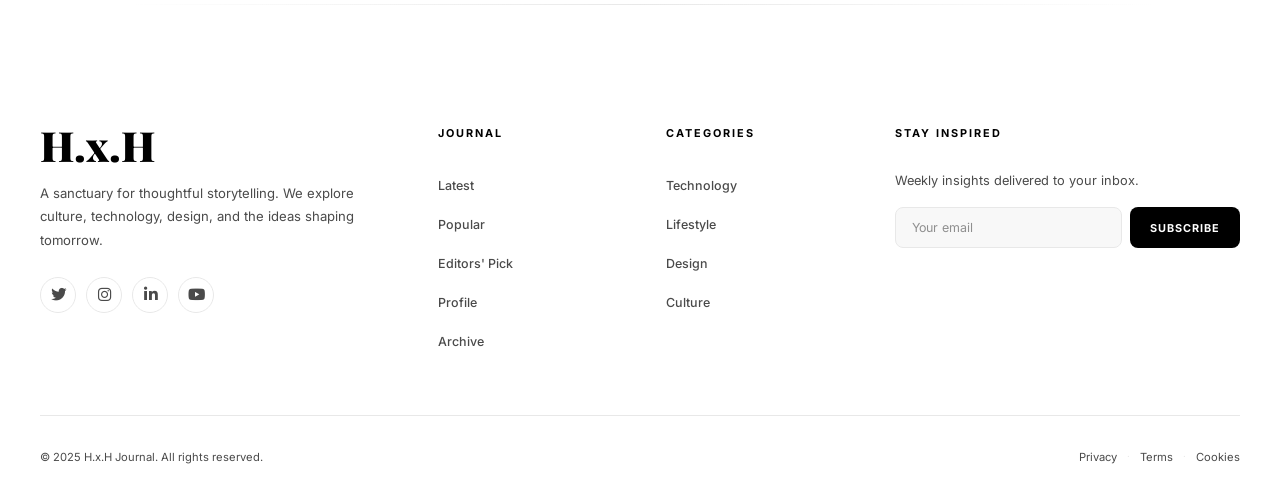
==== commit c80c87c0: "rider: completely removed button+string+all code" ====
--- a/about.html
+++ b/about.html
@@ -5,7 +5,7 @@
   <meta name="viewport" content="width=device-width, initial-scale=1.0">
   <title>About – H.x.H</title>
   <link rel="stylesheet" href="https://cdnjs.cloudflare.com/ajax/libs/font-awesome/6.0.0-beta3/css/all.min.css">
-  <link rel="stylesheet" href="css/style.css?v=17">
+  <link rel="stylesheet" href="css/style.css?v=18">
   <script src="https://cdn.tailwindcss.com"></script>
   <style>
     main { position:relative; padding-top:clamp(110px,15vh,150px); padding-bottom:100px; overflow:hidden; z-index:1; }
@@ -223,7 +223,7 @@
 
   <script src="https://cdnjs.cloudflare.com/ajax/libs/gsap/3.12.5/gsap.min.js"></script>
   <script src="https://cdnjs.cloudflare.com/ajax/libs/gsap/3.12.5/ScrollTrigger.min.js"></script>
-  <script src="js/app.js?v=17"></script>
+  <script src="js/app.js?v=18"></script>
 
 
 
--- a/css/style.css
+++ b/css/style.css
@@ -375,55 +375,6 @@
 /* ===== SCROLL PROGRESS BAR ===== */
 #scrollProgress { position: fixed; top: 0; left: 0; width: 0; height: 2px; background: var(--text-color); z-index: 10001; pointer-events: none; transition: opacity 0.4s; will-change: width, opacity; transform: translateZ(0); }
 
-/* ===== SCROLL RIDER ===== */
-#riderWrap {
-  position: fixed; right: 24px; top: 0; z-index: 999;
-  display: flex; flex-direction: column; align-items: center;
-  pointer-events: none; transform: translateZ(0);
-}
-#riderWrap::before {
-  content: ''; display: block; width: 4px; height: 4px;
-  border-radius: 50%; background: var(--text-color);
-  flex-shrink: 0; opacity: 0.25;
-}
-#riderLine {
-  width: 1px; height: 60px; min-height: 60px;
-  background: linear-gradient(180deg, var(--border-color) 20%, var(--sub-text));
-  flex-shrink: 0; will-change: height;
-}
-#riderBtn {
-  pointer-events: auto; cursor: pointer; user-select: none;
-  width: 42px; height: 42px; border-radius: 50%; border: none;
-  background: var(--text-color); color: var(--bg-color);
-  display: flex; align-items: center; justify-content: center;
-  box-shadow: var(--shadow-md), 0 0 0 1.5px var(--border-color);
-  transition: box-shadow 0.3s, opacity 0.3s;
-  opacity: 0.92;
-}
-#riderBtn:hover {
-  box-shadow: var(--shadow-lg), 0 0 0 1.5px var(--text-color);
-  opacity: 1;
-}
-#riderBtn i {
-  font-size: 0.8rem; line-height: 1;
-  transition: transform 0.3s var(--smooth);
-}
-#riderBtn:hover i { transform: translateY(-3px); }
-@media (max-width: 768px) {
-  #riderWrap { right: 16px; }
-  #riderLine { height: 45px; min-height: 45px; }
-  #riderBtn { width: 36px; height: 36px; }
-  #riderBtn i { font-size: 0.7rem; }
-  #riderWrap::before { width: 3px; height: 3px; }
-}
-@media (max-width: 420px) {
-  #riderWrap { right: 10px; }
-  #riderLine { height: 35px; min-height: 35px; }
-  #riderBtn { width: 32px; height: 32px; }
-  #riderBtn i { font-size: 0.6rem; }
-  #riderWrap::before { width: 2px; height: 2px; }
-}
-
 /* ===== WORD ANIMATION ===== */
 .word { display: inline-block; overflow: hidden; vertical-align: bottom; }
 .word-inner { display: inline-block; will-change: transform; }
